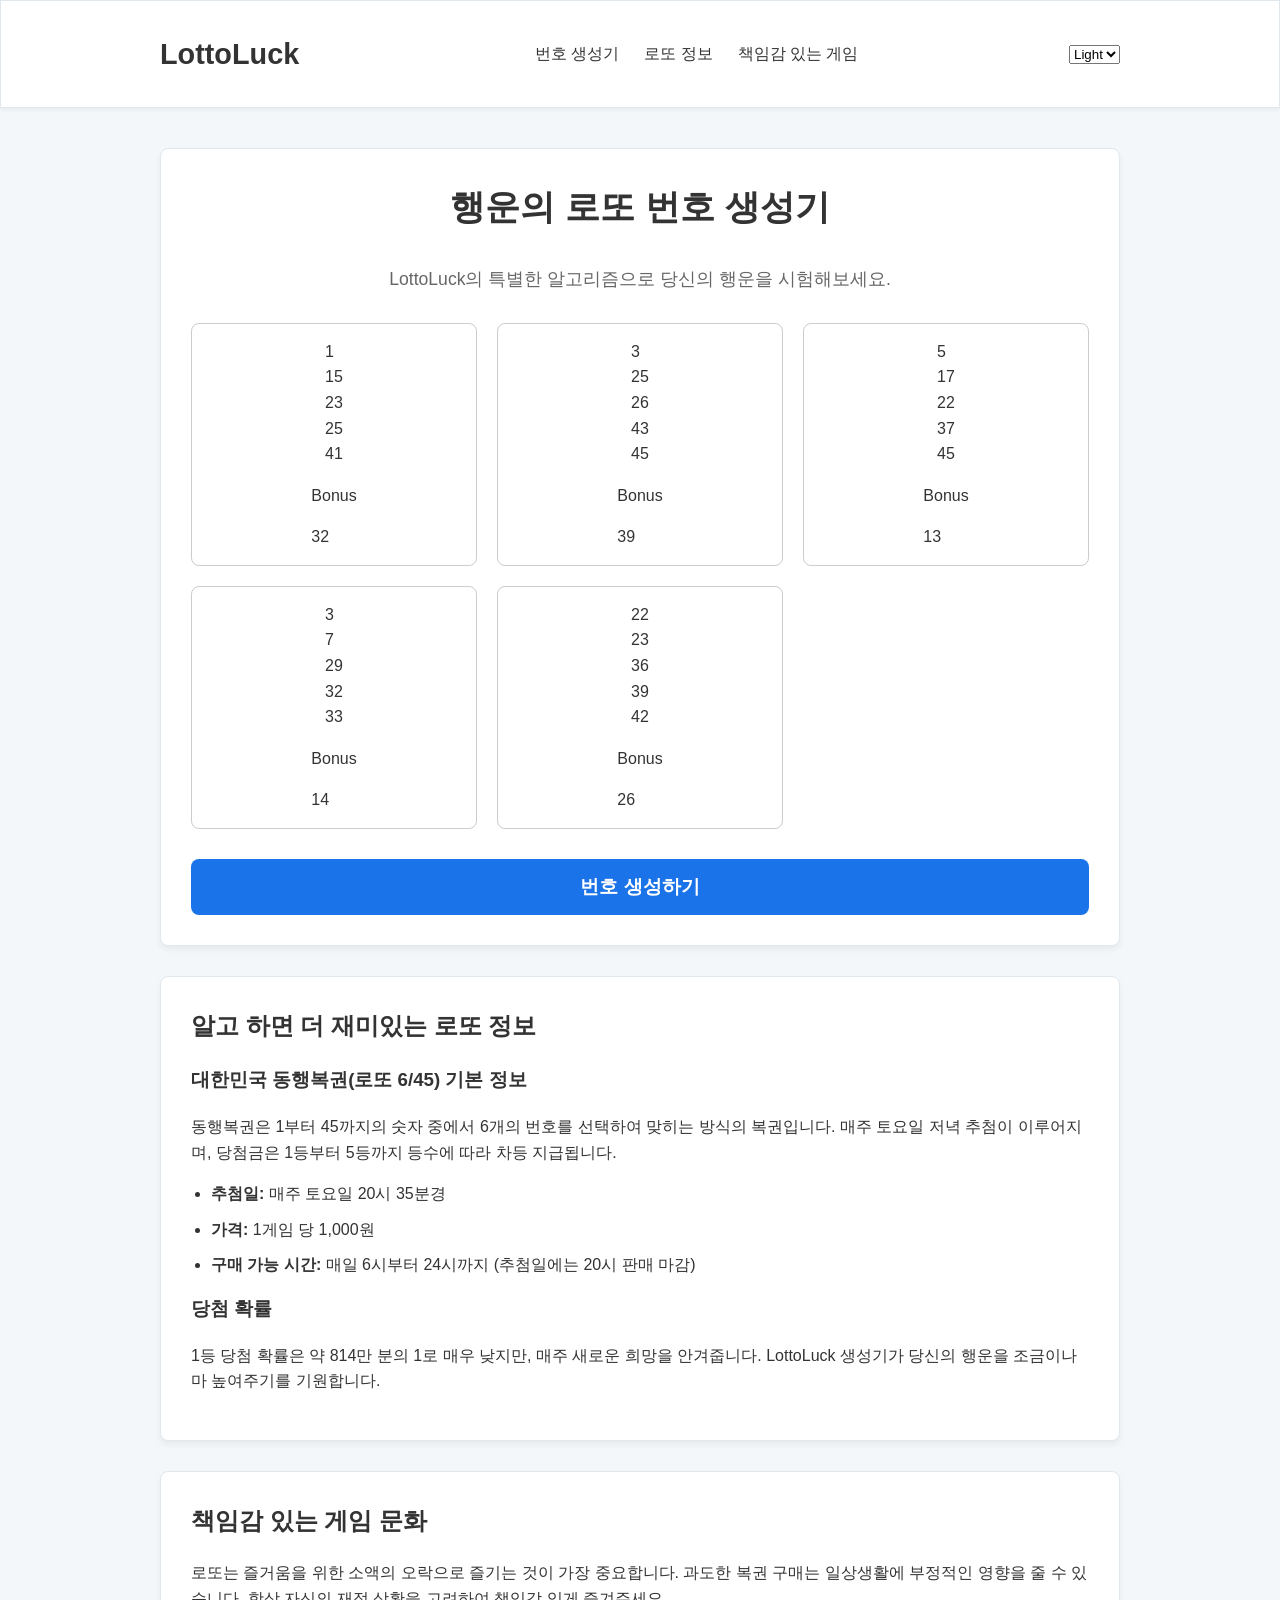
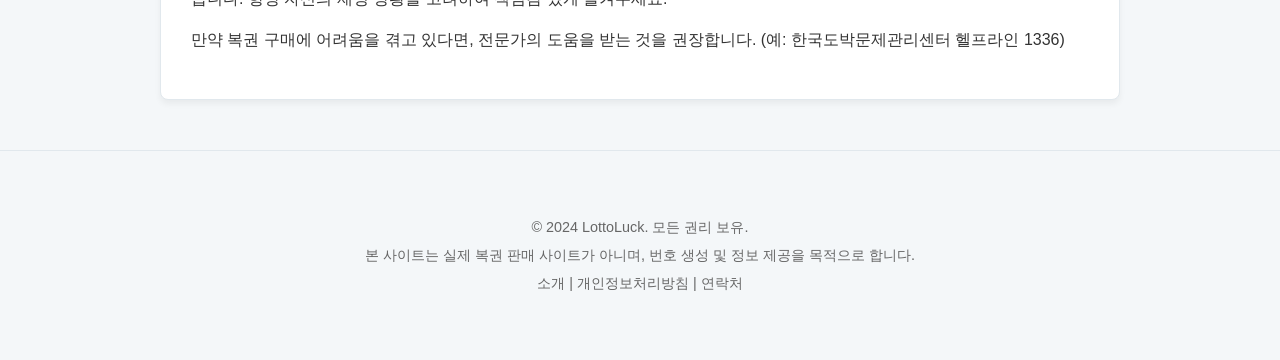
==== index.html @ 615eb1bc "feat: Enhance SEO with robots.txt, sitemap.xml, and meta tags" ====
<!DOCTYPE html>
<html lang="ko">
<head>
    <meta charset="UTF-8">
    <meta name="viewport" content="width=device-width, initial-scale=1.0">
    <title>행운의 로또 번호 생성기 | LottoLuck</title>
    <link rel="stylesheet" href="style.css">
    <link rel="icon" href="favicon.ico" type="image/x-icon">
    <link rel="canonical" href="https://lottoluck.kro.kr">

    <!-- SEO Meta Tags -->
    <meta name="description" content="LottoLuck의 독창적인 알고리즘으로 행운의 로또 번호를 생성하고, 로또와 관련된 유용한 정보를 확인하세요. 매주 당신의 행운을 시험해보세요.">
    <meta name="keywords" content="로또, 로또 번호 생성기, 행운 번호, 로또 당첨, 로또6/45, 동행복권, 로또 정보, LottoLuck">

    <!-- Open Graph (for social media sharing) -->
    <meta property="og:title" content="행운의 로또 번호 생성기 | LottoLuck">
    <meta property="og:description" content="LottoLuck에서 독창적인 알고리즘으로 생성된 행운의 로또 번호를 받아보세요.">
    <meta property="og:image" content="https://lottoluck.kro.kr/og-image.png">
    <meta property="og:url" content="https://lottoluck.kro.kr">
    <meta property="og:type" content="website">
    <meta property="og:site_name" content="LottoLuck">
    
    <!-- Google AdSense -->
    <script async src="https://pagead2.googlesyndication.com/pagead/js/adsbygoogle.js?client=ca-pub-6143886076350936"
     crossorigin="anonymous"></script>

    <!-- Google tag (gtag.js) -->
    <script async src="https://www.googletagmanager.com/gtag/js?id=G-2JG23QBPQT"></script>
    <script>
      window.dataLayer = window.dataLayer || [];
      function gtag(){dataLayer.push(arguments);}
      gtag('js', new Date());
    
      gtag('config', 'G-2JG23QBPQT');
    </script>

    <!-- Microsoft Clarity -->
    <script type="text/javascript">
        (function(c,l,a,r,i,t,y){
            c[a]=c[a]||function(){(c[a].q=c[a].q||[]).push(arguments)};
            t=l.createElement(r);t.async=1;t.src="https://www.clarity.ms/tag/"+i;
            y=l.getElementsByTagName(r)[0];y.parentNode.insertBefore(t,y);
        })(window, document, "clarity", "script", "wbv40la3de");
    </script>
</head>
<body class="light-mode">

    <header>
        <div class="container">
            <div class="logo">LottoLuck</div>
            <nav>
                <ul>
                    <li><a href="#generator">번호 생성기</a></li>
                    <li><a href="#info">로또 정보</a></li>
                    <li><a href="#responsible-gaming">책임감 있는 게임</a></li>
                </ul>
            </nav>
            <div class="theme-switcher">
                <select id="theme-switch">
                    <option value="light">Light</option>
                    <option value="dark">Dark</option>
                </select>
            </div>
        </div>
    </header>

    <div class="container main-content">
        <section id="generator" class="card">
            <h1>행운의 로또 번호 생성기</h1>
            <p class="subtitle">LottoLuck의 특별한 알고리즘으로 당신의 행운을 시험해보세요.</p>
            <div id="lotto-sets-container"></div>
            <button id="generate-btn">번호 생성하기</button>
        </section>

        <main>
            <section id="info" class="card">
                <h2>알고 하면 더 재미있는 로또 정보</h2>
                <h3>대한민국 동행복권(로또 6/45) 기본 정보</h3>
                <p>동행복권은 1부터 45까지의 숫자 중에서 6개의 번호를 선택하여 맞히는 방식의 복권입니다. 매주 토요일 저녁 추첨이 이루어지며, 당첨금은 1등부터 5등까지 등수에 따라 차등 지급됩니다.</p>
                <ul>
                    <li><strong>추첨일:</strong> 매주 토요일 20시 35분경</li>
                    <li><strong>가격:</strong> 1게임 당 1,000원</li>
                    <li><strong>구매 가능 시간:</strong> 매일 6시부터 24시까지 (추첨일에는 20시 판매 마감)</li>
                </ul>
                <h3>당첨 확률</h3>
                <p>1등 당첨 확률은 약 814만 분의 1로 매우 낮지만, 매주 새로운 희망을 안겨줍니다. LottoLuck 생성기가 당신의 행운을 조금이나마 높여주기를 기원합니다.</p>
            </section>

            <section id="responsible-gaming" class="card">
                <h2>책임감 있는 게임 문화</h2>
                <p>로또는 즐거움을 위한 소액의 오락으로 즐기는 것이 가장 중요합니다. 과도한 복권 구매는 일상생활에 부정적인 영향을 줄 수 있습니다. 항상 자신의 재정 상황을 고려하여 책임감 있게 즐겨주세요.</p>
                <p>만약 복권 구매에 어려움을 겪고 있다면, 전문가의 도움을 받는 것을 권장합니다. (예: 한국도박문제관리센터 헬프라인 1336)</p>
            </section>
        </main>
    </div>

    <footer>
        <div class="container">
            <p>&copy; 2024 LottoLuck. 모든 권리 보유.</p>
            <p>본 사이트는 실제 복권 판매 사이트가 아니며, 번호 생성 및 정보 제공을 목적으로 합니다.</p>
            <p><a href="#about">소개</a> | <a href="#privacy">개인정보처리방침</a> | <a href="#contact">연락처</a></p>
        </div>
    </footer>

    <script src="main.js" defer></script>
</body>
</html>
---- style.css ----
/* General Body Styles */
body {
    font-family: -apple-system, BlinkMacSystemFont, 'Segoe UI', Roboto, Oxygen, Ubuntu, Cantarell, 'Open Sans', 'Helvetica Neue', sans-serif;
    line-height: 1.6;
    margin: 0;
    padding: 0;
    transition: background-color 0.3s, color 0.3s;
}

.container {
    width: 90%;
    max-width: 960px;
    margin: 0 auto;
    padding: 20px 0;
}

/* --- THEME COLORS --- */
/* Light Mode */
.light-mode {
    background-color: #f4f7f9;
    color: #333;
}

.light-mode .card, .light-mode header {
    background-color: #ffffff;
    border: 1px solid #e1e8ed;
}

/* Dark Mode */
.dark-mode {
    background-color: #121212;
    color: #e0e0e0;
}

.dark-mode .card, .dark-mode header {
    background-color: #1e1e1e;
    border: 1px solid #333;
}
.dark-mode a { color: #8ab4f8; }
.dark-mode #generate-btn { 
    background-color: #8ab4f8;
    color: #121212;
}

/* --- HEADER & NAVIGATION --- */
header {
    padding: 10px 0;
    box-shadow: 0 2px 4px rgba(0,0,0,0.05);
    position: sticky;
    top: 0;
    z-index: 1000;
}

header .container {
    display: flex;
    justify-content: space-between;
    align-items: center;
}

.logo {
    font-size: 1.8em;
    font-weight: bold;
}

nav ul {
    margin: 0;
    padding: 0;
    list-style: none;
    display: flex;
}

nav li {
    margin-left: 25px;
}

nav a {
    text-decoration: none;
    color: inherit;
    font-weight: 500;
    transition: color 0.2s;
}

nav a:hover {
    color: #1a73e8; /* A highlight color */
}
.dark-mode nav a:hover { color: #a1c6ff; }

/* --- MAIN CONTENT & CARDS --- */
.main-content {
    padding-top: 40px;
}

.card {
    border-radius: 8px;
    padding: 30px;
    margin-bottom: 30px;
    box-shadow: 0 4px 6px rgba(0,0,0,0.05);
}

h1, h2, h3 {
    margin-top: 0;
}

h1 { font-size: 2.2em; text-align: center;}
.subtitle { text-align: center; margin-bottom: 30px; font-size: 1.1em; color: #666; }
.dark-mode .subtitle { color: #aaa; }

/* --- LOTTO GENERATOR SPECIFIC --- */
#lotto-sets-container {
    display: grid;
    grid-template-columns: repeat(auto-fit, minmax(280px, 1fr));
    gap: 20px;
    margin-bottom: 30px;
}

.lotto-set {
    border: 1px solid #ccc;
    border-radius: 8px;
    padding: 15px;
    display: flex;
    flex-direction: column;
    align-items: center;
}

.lotto-numbers {
    display: flex;
    justify-content: center;
    gap: 10px;
    margin-top: 10px;
    flex-wrap: wrap;
}

.lotto-number {
    width: 40px;
    height: 40px;
    border-radius: 50%;
    display: flex;
    justify-content: center;
    align-items: center;
    font-weight: bold;
    font-size: 1.1em;
}

#generate-btn {
    display: block;
    width: 100%;
    padding: 15px;
    font-size: 1.2em;
    font-weight: bold;
    cursor: pointer;
    border: none;
    border-radius: 8px;
    background-color: #1a73e8;
    color: white;
    transition: background-color 0.2s;
}

#generate-btn:hover {
    background-color: #1558b8;
}

/* --- INFO & RESPONSIBLE GAMING SECTIONS --- */
main ul {
    padding-left: 20px;
}
main li {
    margin-bottom: 10px;
}

/* --- FOOTER --- */
footer {
    text-align: center;
    padding: 40px 0;
    color: #666;
    font-size: 0.9em;
    border-top: 1px solid #e1e8ed;
}
.dark-mode footer { 
    color: #aaa;
    border-top: 1px solid #333;
}

footer p {
    margin: 5px 0;
}
footer a { text-decoration: none; color: #666; }
footer a:hover { text-decoration: underline; }
.dark-mode footer a { color: #aaa; }
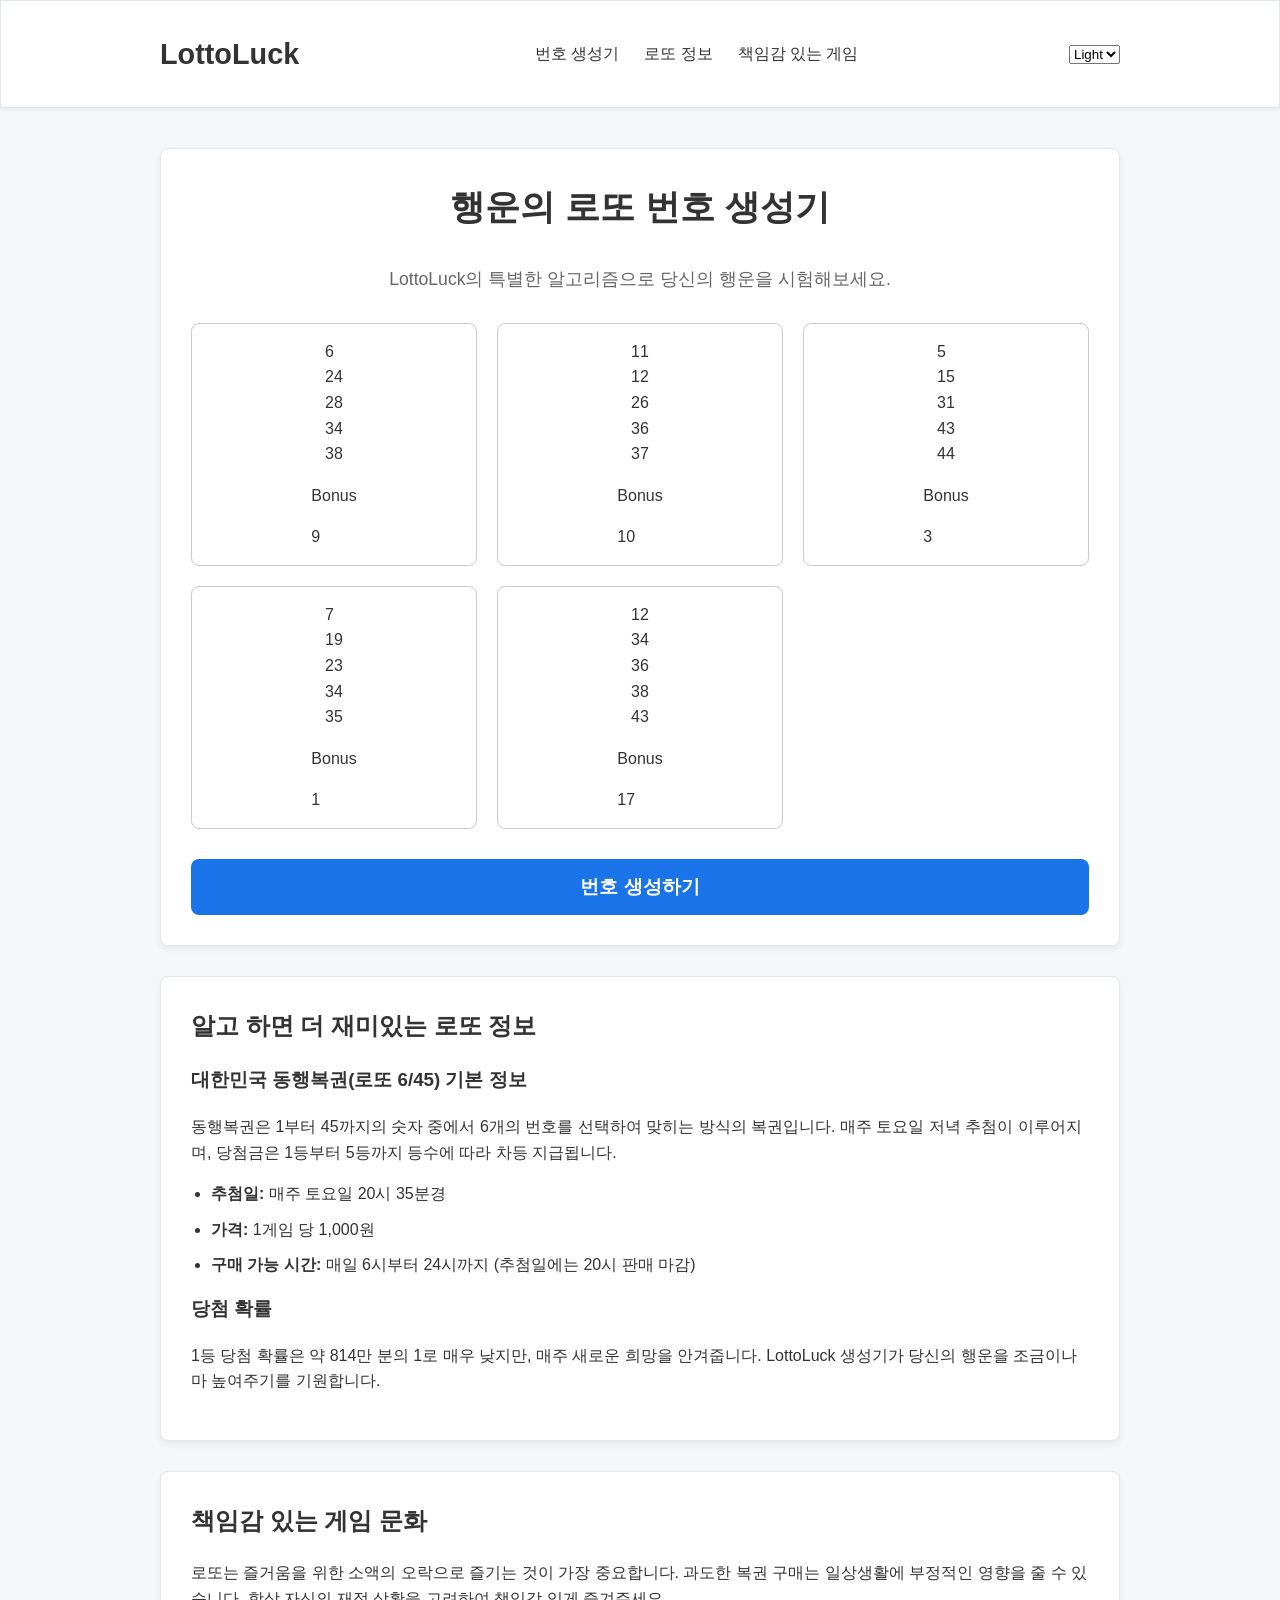
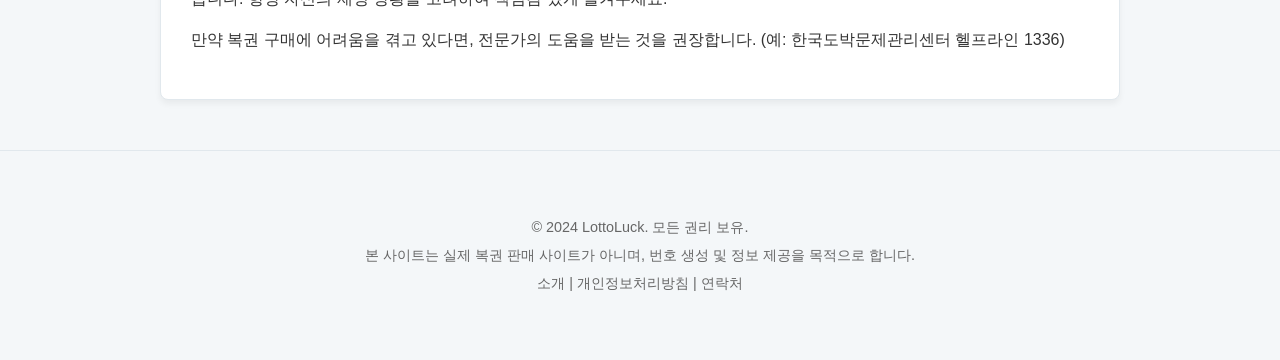
==== commit 53a7fac7: "feat: Add OG image and update meta tag" ====
--- a/index.html
+++ b/index.html
@@ -15,7 +15,7 @@
     <!-- Open Graph (for social media sharing) -->
     <meta property="og:title" content="행운의 로또 번호 생성기 | LottoLuck">
     <meta property="og:description" content="LottoLuck에서 독창적인 알고리즘으로 생성된 행운의 로또 번호를 받아보세요.">
-    <meta property="og:image" content="https://lottoluck.kro.kr/og-image.png">
+    <meta property="og:image" content="https://lottoluck.kro.kr/og-image.svg">
     <meta property="og:url" content="https://lottoluck.kro.kr">
     <meta property="og:type" content="website">
     <meta property="og:site_name" content="LottoLuck">
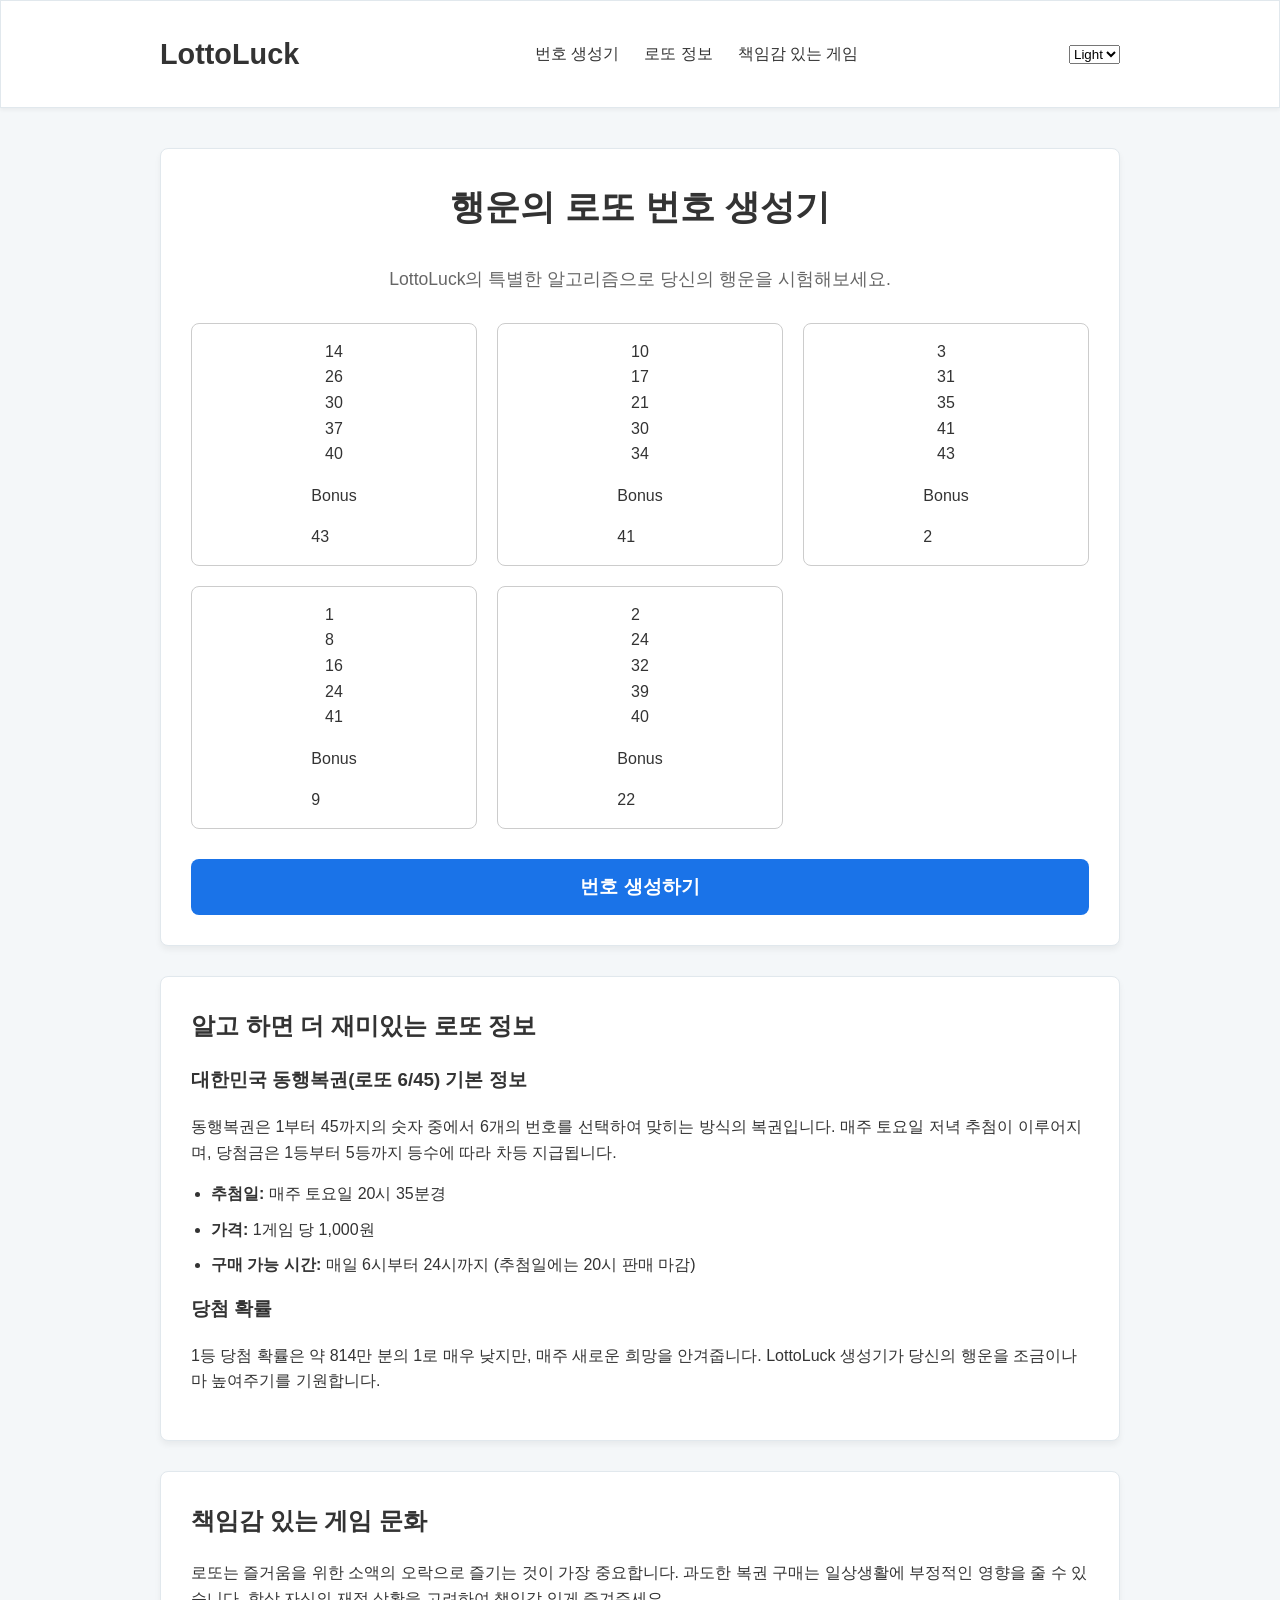
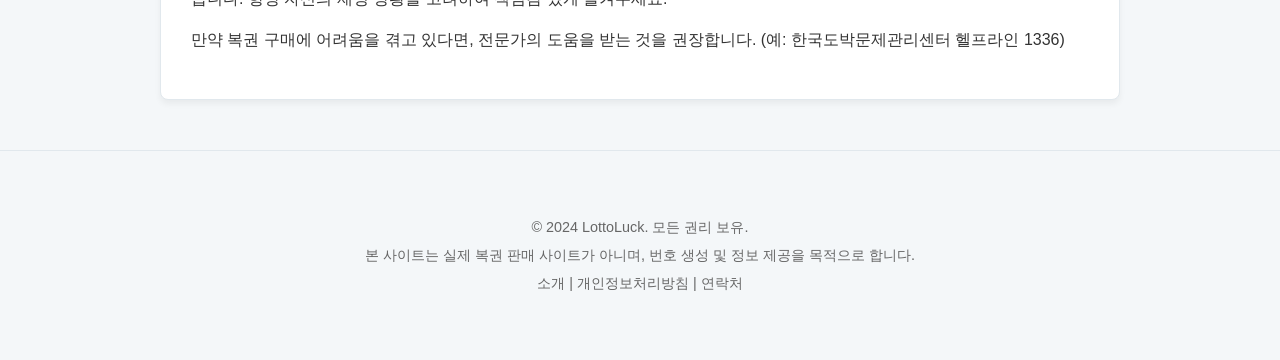
==== commit 28c14468: "feat: Add structured data and fix sitemap path" ====
--- a/index.html
+++ b/index.html
@@ -1,3 +1,4 @@
+
 <!DOCTYPE html>
 <html lang="ko">
 <head>
@@ -20,6 +21,29 @@
     <meta property="og:type" content="website">
     <meta property="og:site_name" content="LottoLuck">
     
+    <!-- Structured Data -->
+    <script type="application/ld+json">
+    {
+      "@context": "https://schema.org",
+      "@type": "WebSite",
+      "name": "LottoLuck",
+      "url": "https://lottoluck.kro.kr"
+    }
+    </script>
+    <script type="application/ld+json">
+    {
+      "@context": "https://schema.org",
+      "@type": "SoftwareApplication",
+      "name": "LottoLuck - 로또 번호 생성기",
+      "applicationCategory": "Utilities",
+      "operatingSystem": "Any",
+      "offers": {
+        "@type": "Offer",
+        "price": "0"
+      }
+    }
+    </script>
+
     <!-- Google AdSense -->
     <script async src="https://pagead2.googlesyndication.com/pagead/js/adsbygoogle.js?client=ca-pub-6143886076350936"
      crossorigin="anonymous"></script>
@@ -104,4 +128,4 @@
 
     <script src="main.js" defer></script>
 </body>
-</html>+</html>
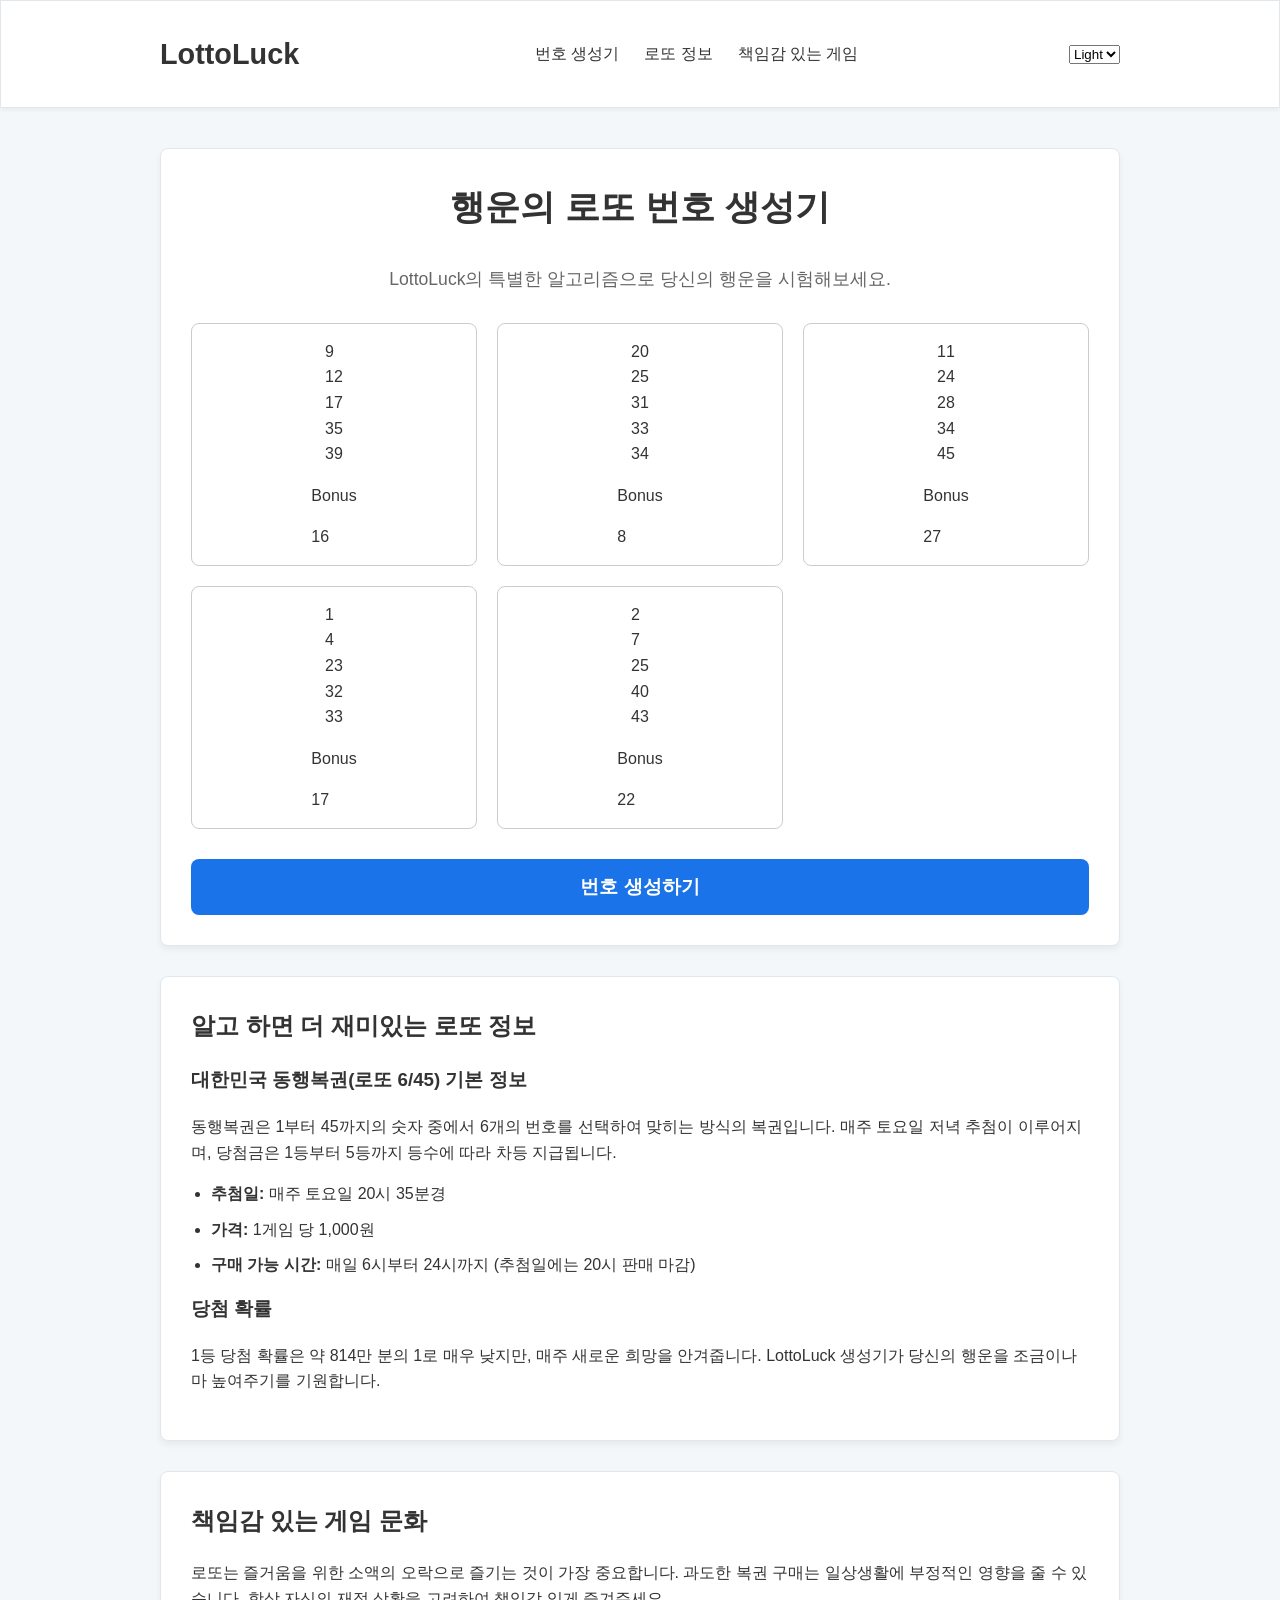
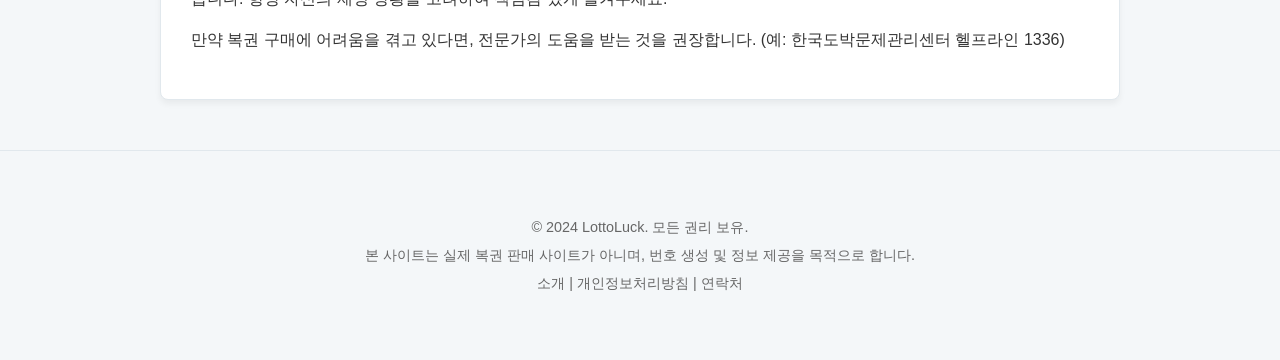
==== commit cb6f531c: "Fix: Move Google verification file to public folder" ====
--- a/index.html
+++ b/index.html
@@ -12,6 +12,7 @@
     <!-- SEO Meta Tags -->
     <meta name="description" content="LottoLuck의 독창적인 알고리즘으로 행운의 로또 번호를 생성하고, 로또와 관련된 유용한 정보를 확인하세요. 매주 당신의 행운을 시험해보세요.">
     <meta name="keywords" content="로또, 로또 번호 생성기, 행운 번호, 로또 당첨, 로또6/45, 동행복권, 로또 정보, LottoLuck">
+    <meta name="google-site-verification" content="S0w_48fCpwPDg82mtjkHwPxxtBFrOBvEZVx85zhB7pU" />
 
     <!-- Open Graph (for social media sharing) -->
     <meta property="og:title" content="행운의 로또 번호 생성기 | LottoLuck">
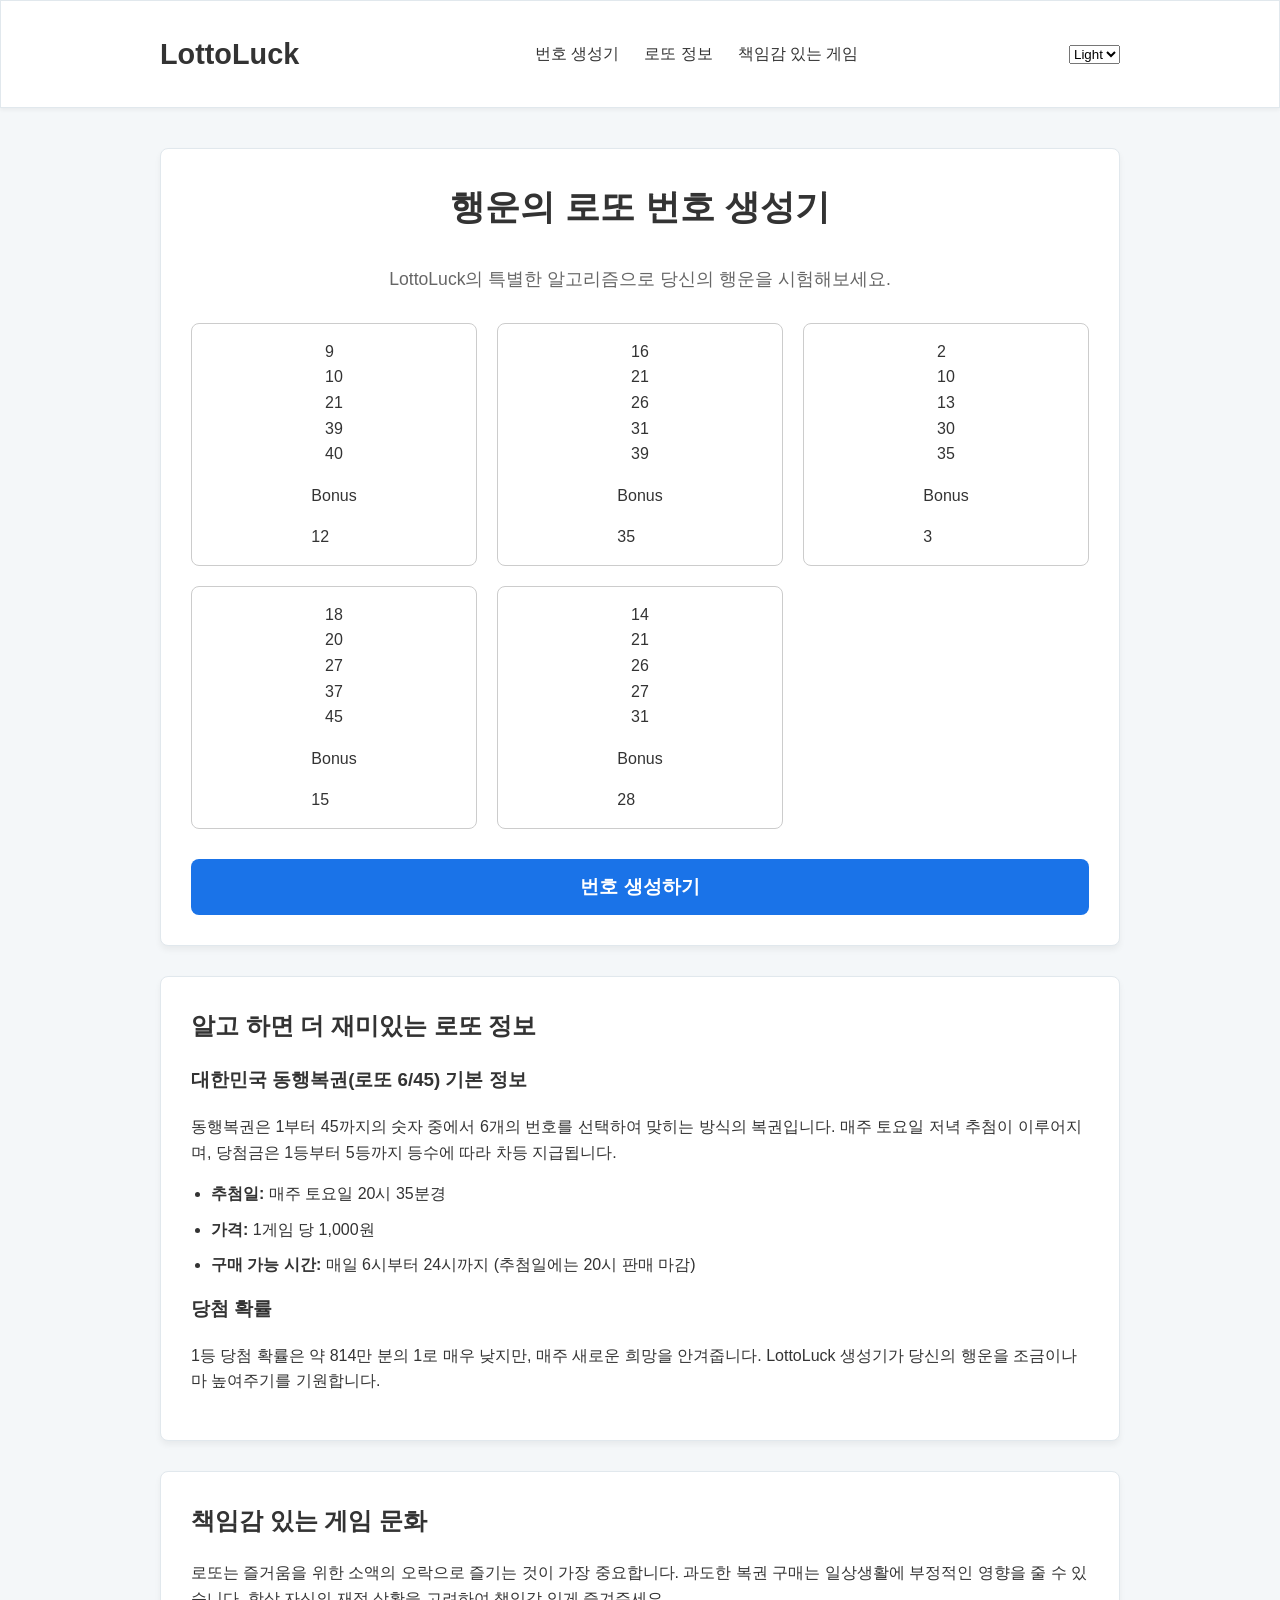
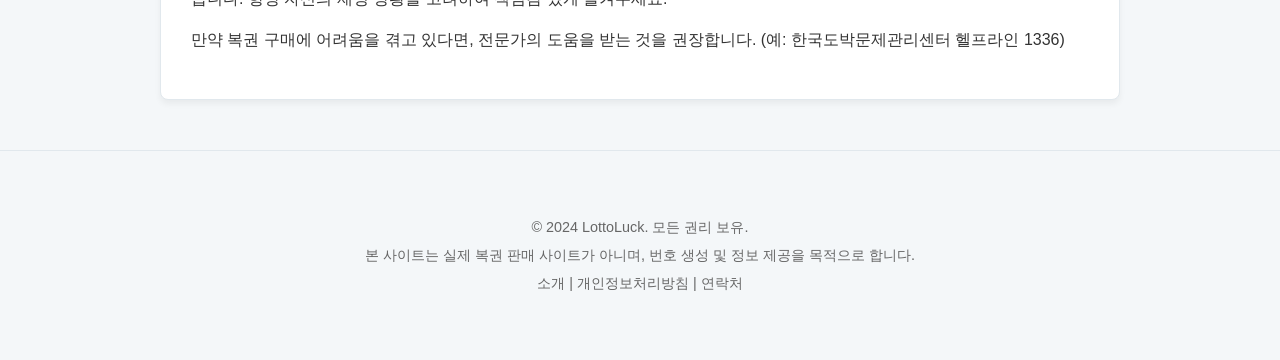
==== commit 0172aa87: "feat: Enhance SEO for AI Search with E-E-A-T schemas" ====
--- a/index.html
+++ b/index.html
@@ -22,27 +22,73 @@
     <meta property="og:type" content="website">
     <meta property="og:site_name" content="LottoLuck">
     
-    <!-- Structured Data -->
+    <!-- Enhanced Structured Data for AI Search (E-E-A-T) -->
     <script type="application/ld+json">
-    {
-      "@context": "https://schema.org",
-      "@type": "WebSite",
-      "name": "LottoLuck",
-      "url": "https://lottoluck.kro.kr"
-    }
-    </script>
-    <script type="application/ld+json">
-    {
-      "@context": "https://schema.org",
-      "@type": "SoftwareApplication",
-      "name": "LottoLuck - 로또 번호 생성기",
-      "applicationCategory": "Utilities",
-      "operatingSystem": "Any",
-      "offers": {
-        "@type": "Offer",
-        "price": "0"
+    [
+      {
+        "@context": "https://schema.org",
+        "@type": "WebSite",
+        "name": "LottoLuck",
+        "url": "https://lottoluck.kro.kr",
+        "author": {
+          "@type": "Organization",
+          "name": "LottoLuck"
+        }
+      },
+      {
+        "@context": "https://schema.org",
+        "@type": "SoftwareApplication",
+        "name": "LottoLuck - 로또 번호 생성기",
+        "applicationCategory": "Utilities",
+        "operatingSystem": "Any",
+        "offers": {
+          "@type": "Offer",
+          "price": "0"
+        }
+      },
+      {
+        "@context": "https://schema.org",
+        "@type": "Organization",
+        "name": "LottoLuck",
+        "url": "https://lottoluck.kro.kr",
+        "logo": "https://lottoluck.kro.kr/og-image.svg",
+        "contactPoint": {
+          "@type": "ContactPoint",
+          "contactType": "Customer Support",
+          "url": "https://lottoluck.kro.kr/#contact"
+        }
+      },
+      {
+        "@context": "https://schema.org",
+        "@type": "FAQPage",
+        "mainEntity": [
+          {
+            "@type": "Question",
+            "name": "대한민국 동행복권(로또 6/45)은 무엇인가요?",
+            "acceptedAnswer": {
+              "@type": "Answer",
+              "text": "동행복권은 1부터 45까지의 숫자 중에서 6개의 번호를 선택하여 맞히는 방식의 복권입니다. 매주 토요일 저녁에 추첨하며, 당첨금은 등수에 따라 차등 지급됩니다."
+            }
+          },
+          {
+            "@type": "Question",
+            "name": "로또 1등 당첨 확률은 얼마나 되나요?",
+            "acceptedAnswer": {
+              "@type": "Answer",
+              "text": "1등 당첨 확률은 약 814만 분의 1로 매우 낮지만, LottoLuck과 함께 매주 새로운 희망을 가질 수 있습니다."
+            }
+          },
+          {
+            "@type": "Question",
+            "name": "책임감 있는 로또 게임이란 무엇인가요?",
+            "acceptedAnswer": {
+              "@type": "Answer",
+              "text": "로또는 즐거움을 위한 소액의 오락으로 즐기는 것이 중요합니다. 과도한 구매는 일상에 부정적인 영향을 줄 수 있으므로, 항상 자신의 재정 상황을 고려하여 책임감 있게 즐겨야 합니다. 도움이 필요하다면 한국도박문제관리센터(1336)에 상담할 수 있습니다."
+            }
+          }
+        ]
       }
-    }
+    ]
     </script>
 
     <!-- Google AdSense -->
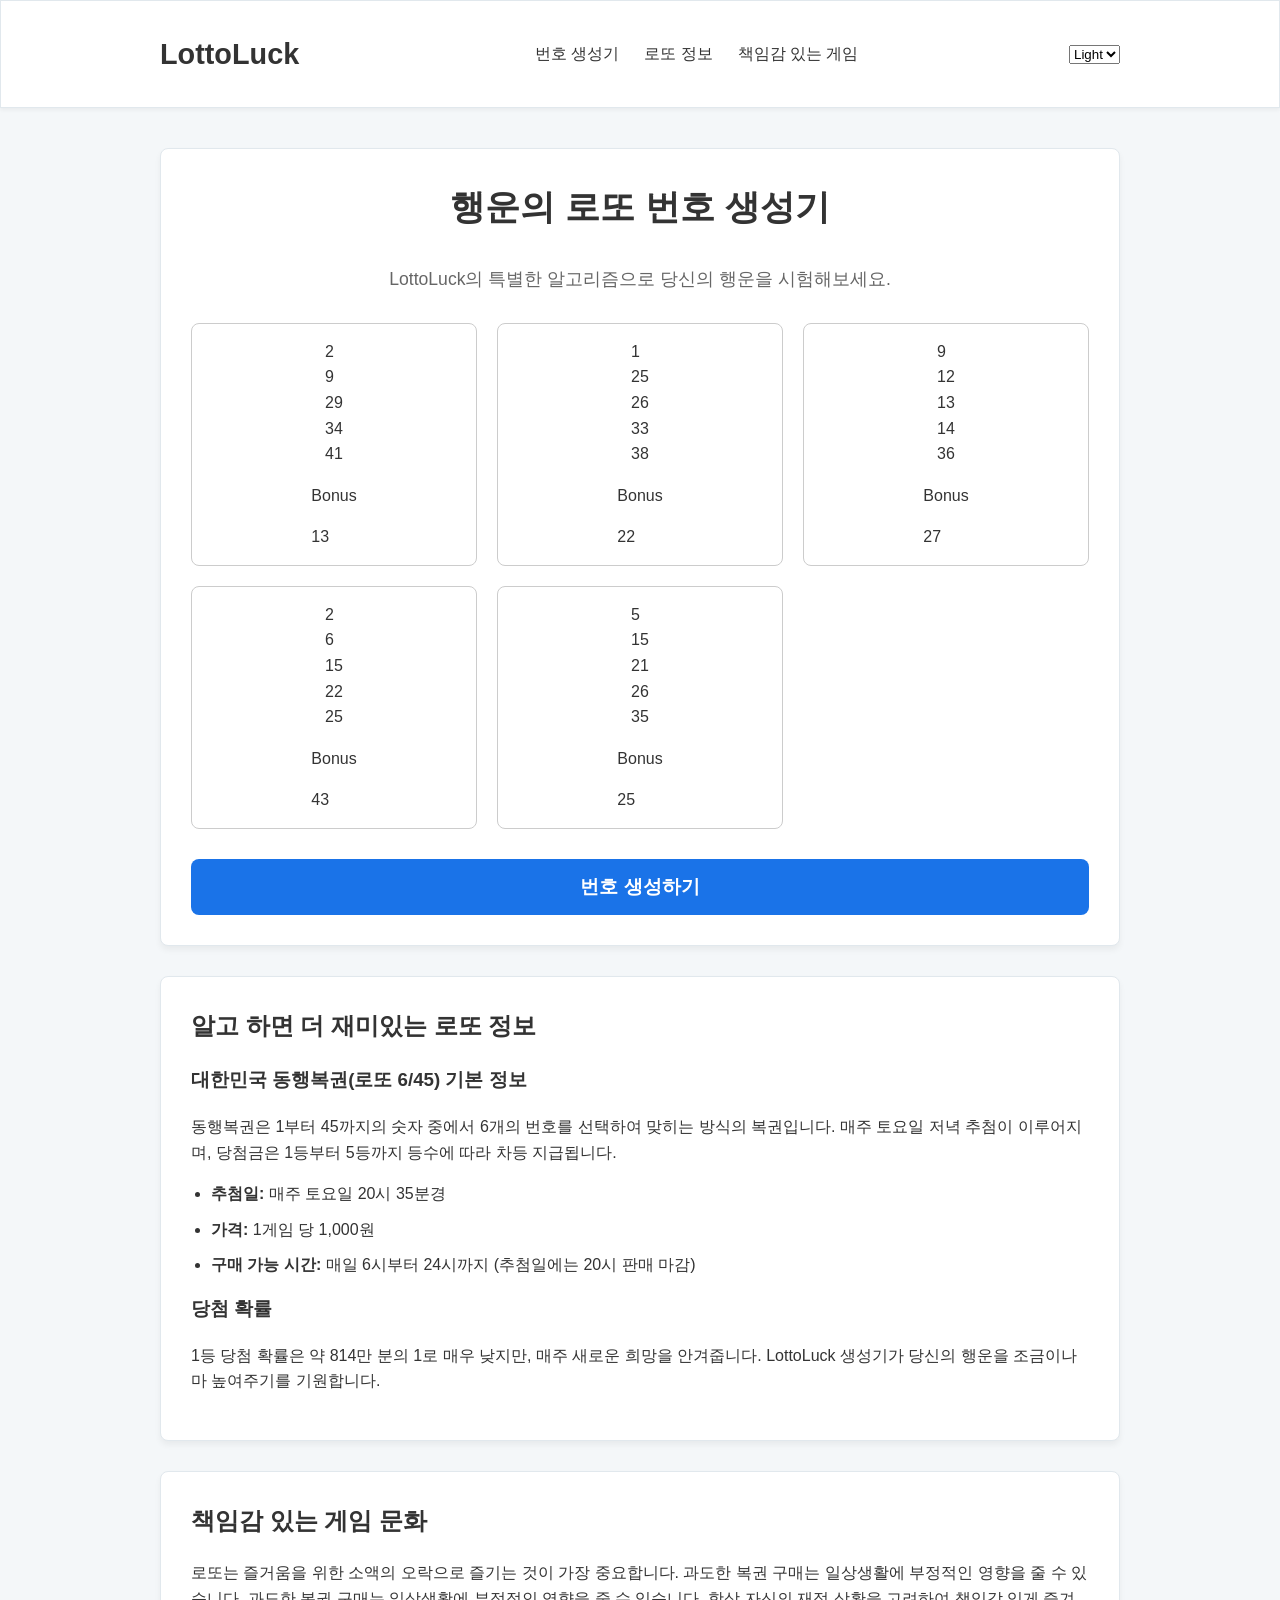
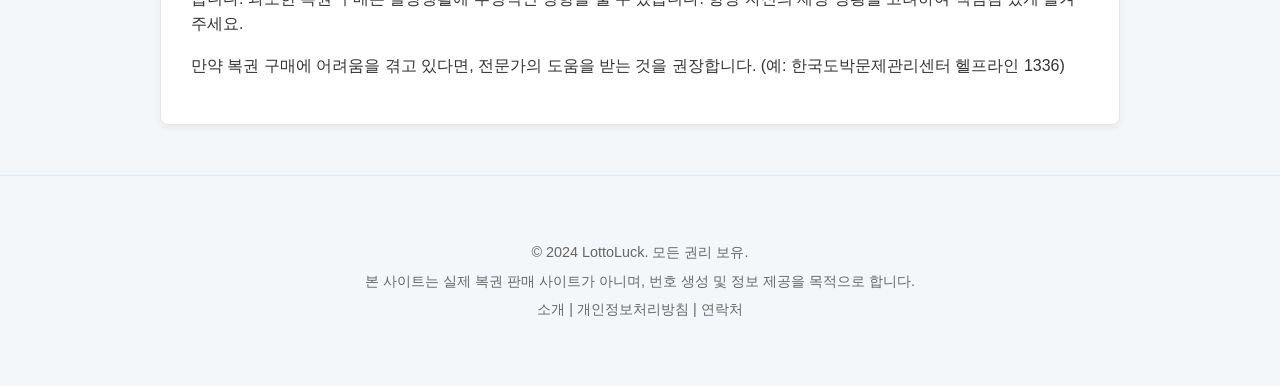
==== commit 02f4b420: "fix: Add Google verification meta tag to index.html" ====
--- a/index.html
+++ b/index.html
@@ -159,7 +159,7 @@
 
             <section id="responsible-gaming" class="card">
                 <h2>책임감 있는 게임 문화</h2>
-                <p>로또는 즐거움을 위한 소액의 오락으로 즐기는 것이 가장 중요합니다. 과도한 복권 구매는 일상생활에 부정적인 영향을 줄 수 있습니다. 항상 자신의 재정 상황을 고려하여 책임감 있게 즐겨주세요.</p>
+                <p>로또는 즐거움을 위한 소액의 오락으로 즐기는 것이 가장 중요합니다. 과도한 복권 구매는 일상생활에 부정적인 영향을 줄 수 있습니다. 과도한 복권 구매는 일상생활에 부정적인 영향을 줄 수 있습니다. 항상 자신의 재정 상황을 고려하여 책임감 있게 즐겨주세요.</p>
                 <p>만약 복권 구매에 어려움을 겪고 있다면, 전문가의 도움을 받는 것을 권장합니다. (예: 한국도박문제관리센터 헬프라인 1336)</p>
             </section>
         </main>
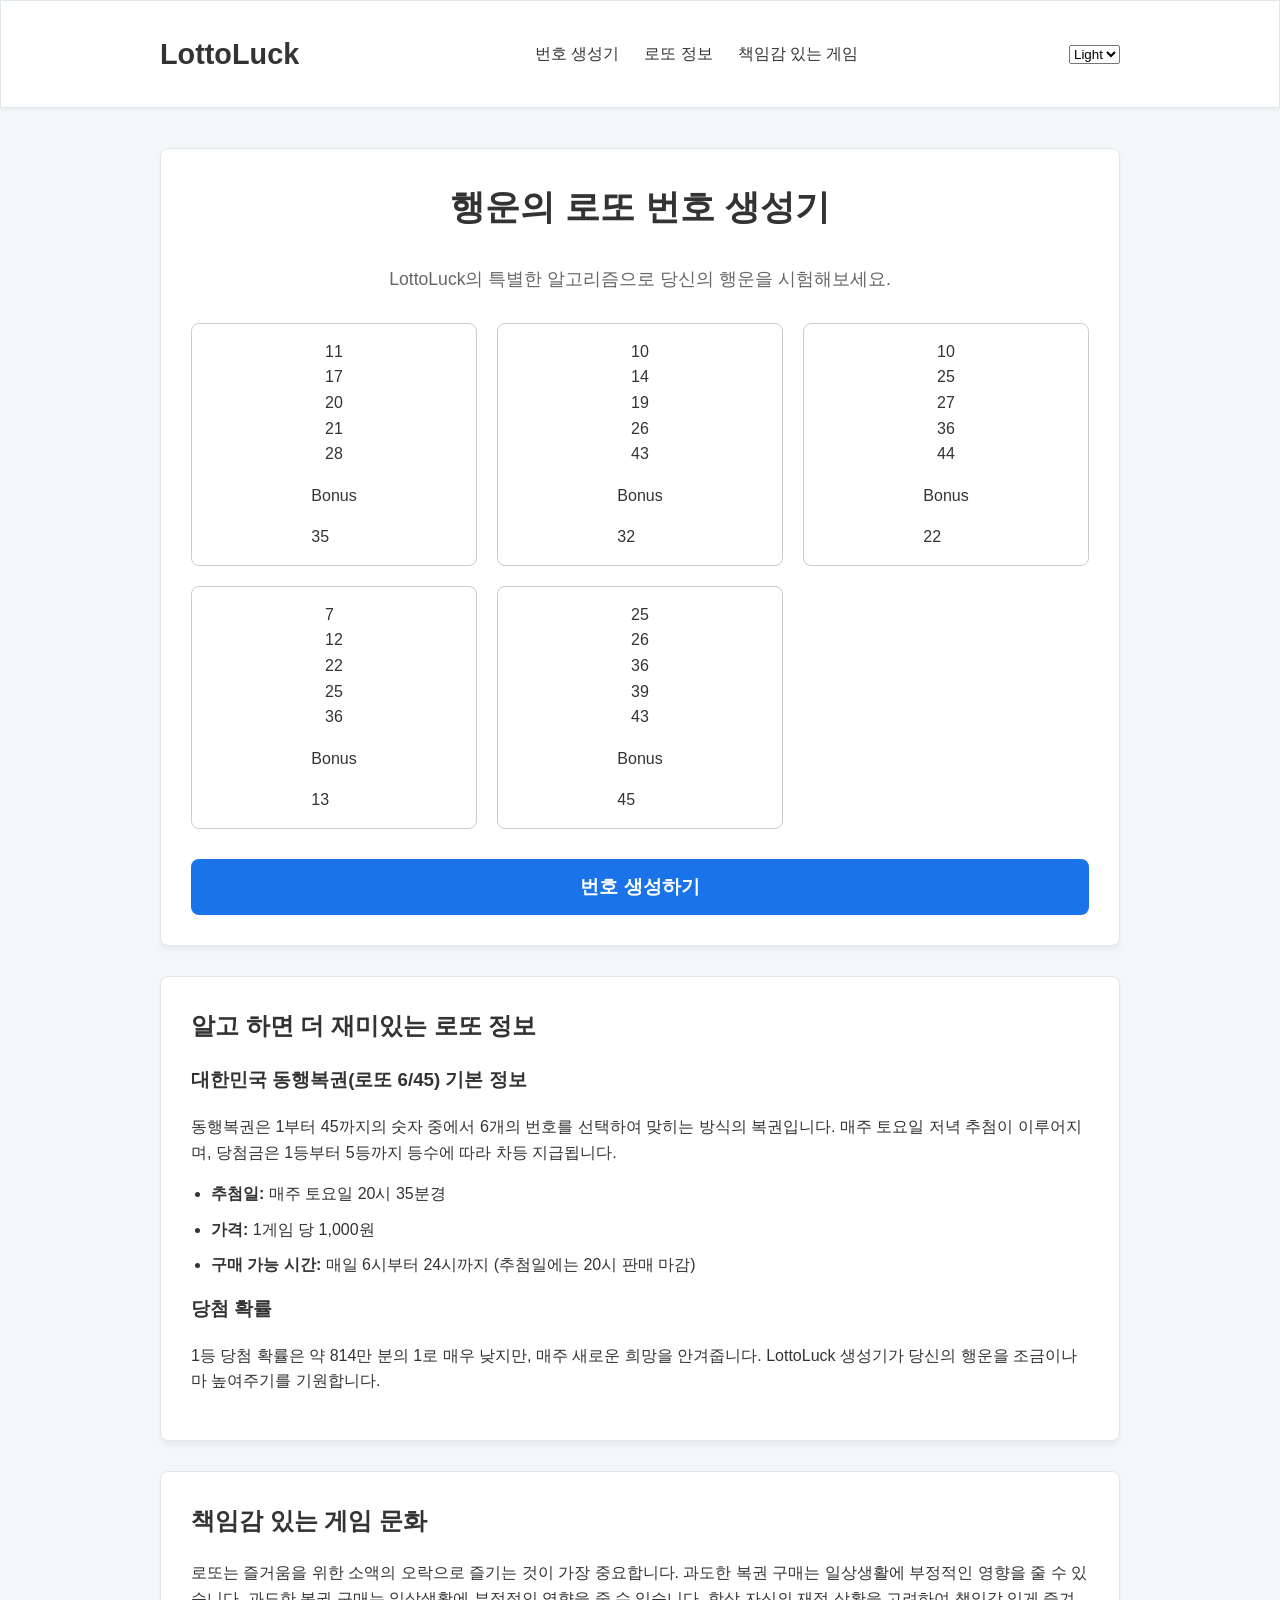
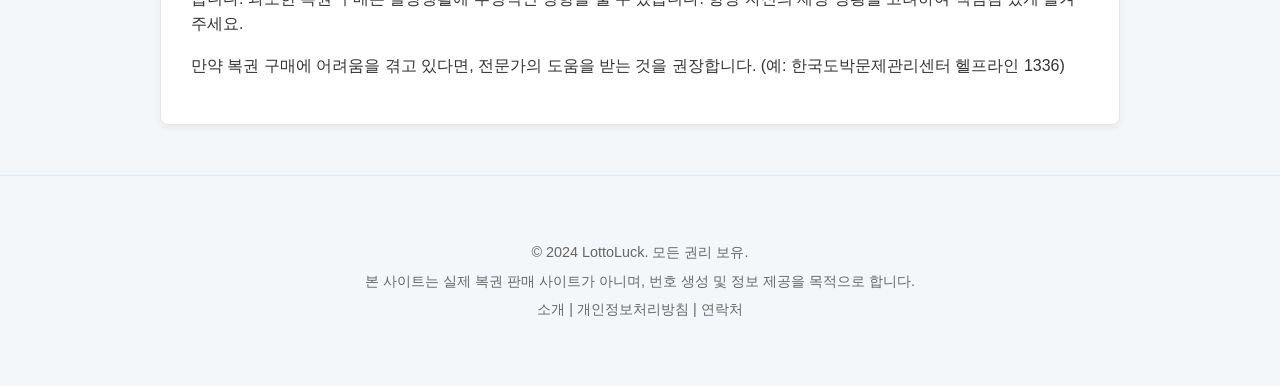
==== commit 0810c8aa: "fix(seo): align all URLs to the canonical domain" ====
--- a/index.html
+++ b/index.html
@@ -7,7 +7,7 @@
     <title>행운의 로또 번호 생성기 | LottoLuck</title>
     <link rel="stylesheet" href="style.css">
     <link rel="icon" href="favicon.ico" type="image/x-icon">
-    <link rel="canonical" href="https://lottoluck.kro.kr">
+    <link rel="canonical" href="https://bug-free-goggles-46w.pages.dev">
 
     <!-- SEO Meta Tags -->
     <meta name="description" content="LottoLuck의 독창적인 알고리즘으로 행운의 로또 번호를 생성하고, 로또와 관련된 유용한 정보를 확인하세요. 매주 당신의 행운을 시험해보세요.">
@@ -17,8 +17,8 @@
     <!-- Open Graph (for social media sharing) -->
     <meta property="og:title" content="행운의 로또 번호 생성기 | LottoLuck">
     <meta property="og:description" content="LottoLuck에서 독창적인 알고리즘으로 생성된 행운의 로또 번호를 받아보세요.">
-    <meta property="og:image" content="https://lottoluck.kro.kr/og-image.svg">
-    <meta property="og:url" content="https://lottoluck.kro.kr">
+    <meta property="og:image" content="og-image.svg">
+    <meta property="og:url" content="https://bug-free-goggles-46w.pages.dev">
     <meta property="og:type" content="website">
     <meta property="og:site_name" content="LottoLuck">
     
@@ -29,7 +29,7 @@
         "@context": "https://schema.org",
         "@type": "WebSite",
         "name": "LottoLuck",
-        "url": "https://lottoluck.kro.kr",
+        "url": "https://bug-free-goggles-46w.pages.dev",
         "author": {
           "@type": "Organization",
           "name": "LottoLuck"
@@ -50,12 +50,12 @@
         "@context": "https://schema.org",
         "@type": "Organization",
         "name": "LottoLuck",
-        "url": "https://lottoluck.kro.kr",
-        "logo": "https://lottoluck.kro.kr/og-image.svg",
+        "url": "https://bug-free-goggles-46w.pages.dev",
+        "logo": "og-image.svg",
         "contactPoint": {
           "@type": "ContactPoint",
           "contactType": "Customer Support",
-          "url": "https://lottoluck.kro.kr/#contact"
+          "url": "https://bug-free-goggles-46w.pages.dev/#contact"
         }
       },
       {
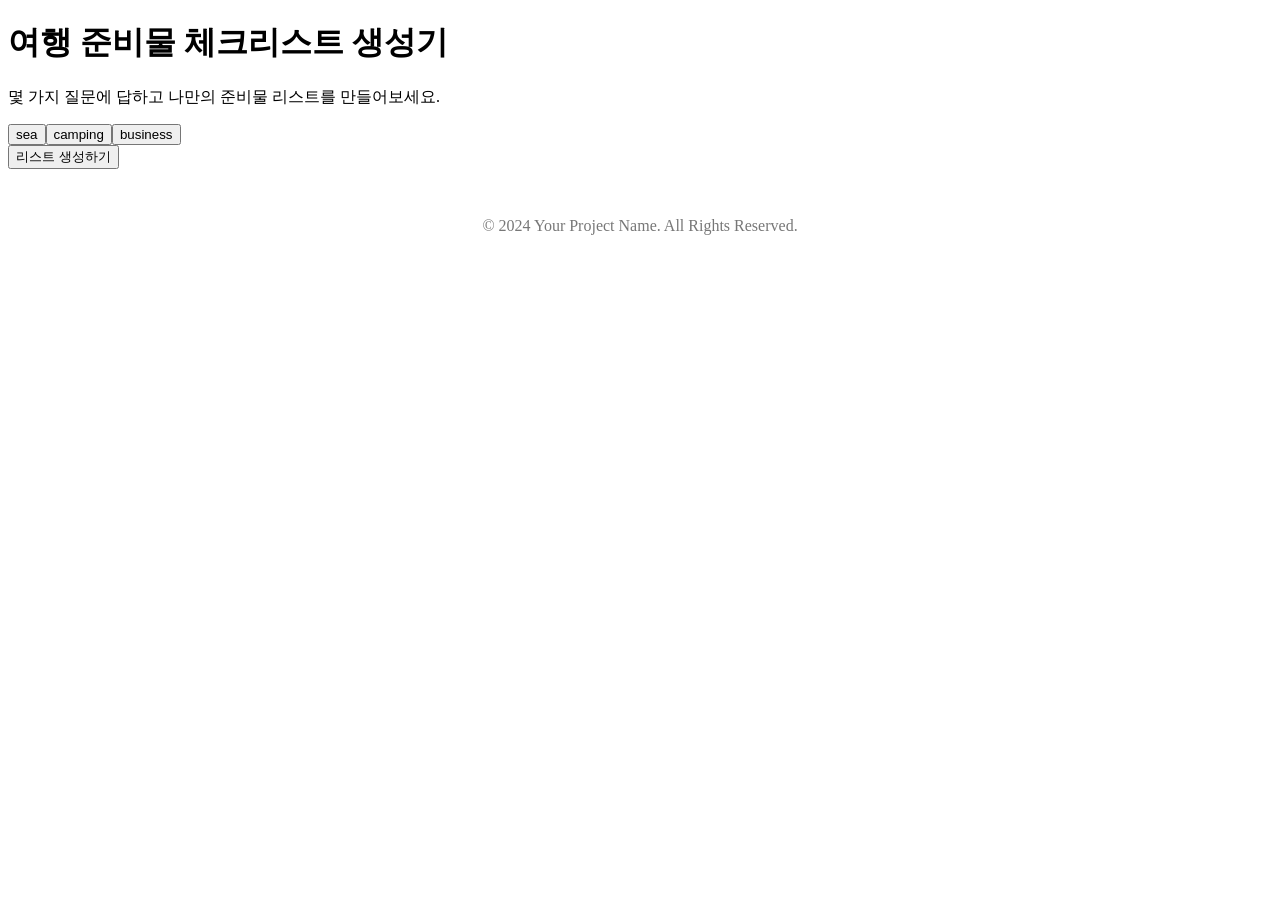
==== commit 1448e34a: "여행 준비물 체크리스트 기능 완성 (v1.0)" ====
--- a/index.html
+++ b/index.html
@@ -4,175 +4,32 @@
 <head>
     <meta charset="UTF-8">
     <meta name="viewport" content="width=device-width, initial-scale=1.0">
-    <title>행운의 로또 번호 생성기 | LottoLuck</title>
+    <title>나만의 여행 준비물 체크리스트</title>
     <link rel="stylesheet" href="style.css">
-    <link rel="icon" href="favicon.ico" type="image/x-icon">
-    <link rel="canonical" href="https://bug-free-goggles-46w.pages.dev">
-
-    <!-- SEO Meta Tags -->
-    <meta name="description" content="LottoLuck의 독창적인 알고리즘으로 행운의 로또 번호를 생성하고, 로또와 관련된 유용한 정보를 확인하세요. 매주 당신의 행운을 시험해보세요.">
-    <meta name="keywords" content="로또, 로또 번호 생성기, 행운 번호, 로또 당첨, 로또6/45, 동행복권, 로또 정보, LottoLuck">
-    <meta name="google-site-verification" content="S0w_48fCpwPDg82mtjkHwPxxtBFrOBvEZVx85zhB7pU" />
-
-    <!-- Open Graph (for social media sharing) -->
-    <meta property="og:title" content="행운의 로또 번호 생성기 | LottoLuck">
-    <meta property="og:description" content="LottoLuck에서 독창적인 알고리즘으로 생성된 행운의 로또 번호를 받아보세요.">
-    <meta property="og:image" content="og-image.svg">
-    <meta property="og:url" content="https://bug-free-goggles-46w.pages.dev">
-    <meta property="og:type" content="website">
-    <meta property="og:site_name" content="LottoLuck">
-    
-    <!-- Enhanced Structured Data for AI Search (E-E-A-T) -->
-    <script type="application/ld+json">
-    [
-      {
-        "@context": "https://schema.org",
-        "@type": "WebSite",
-        "name": "LottoLuck",
-        "url": "https://bug-free-goggles-46w.pages.dev",
-        "author": {
-          "@type": "Organization",
-          "name": "LottoLuck"
-        }
-      },
-      {
-        "@context": "https://schema.org",
-        "@type": "SoftwareApplication",
-        "name": "LottoLuck - 로또 번호 생성기",
-        "applicationCategory": "Utilities",
-        "operatingSystem": "Any",
-        "offers": {
-          "@type": "Offer",
-          "price": "0"
-        }
-      },
-      {
-        "@context": "https://schema.org",
-        "@type": "Organization",
-        "name": "LottoLuck",
-        "url": "https://bug-free-goggles-46w.pages.dev",
-        "logo": "og-image.svg",
-        "contactPoint": {
-          "@type": "ContactPoint",
-          "contactType": "Customer Support",
-          "url": "https://bug-free-goggles-46w.pages.dev/#contact"
-        }
-      },
-      {
-        "@context": "https://schema.org",
-        "@type": "FAQPage",
-        "mainEntity": [
-          {
-            "@type": "Question",
-            "name": "대한민국 동행복권(로또 6/45)은 무엇인가요?",
-            "acceptedAnswer": {
-              "@type": "Answer",
-              "text": "동행복권은 1부터 45까지의 숫자 중에서 6개의 번호를 선택하여 맞히는 방식의 복권입니다. 매주 토요일 저녁에 추첨하며, 당첨금은 등수에 따라 차등 지급됩니다."
-            }
-          },
-          {
-            "@type": "Question",
-            "name": "로또 1등 당첨 확률은 얼마나 되나요?",
-            "acceptedAnswer": {
-              "@type": "Answer",
-              "text": "1등 당첨 확률은 약 814만 분의 1로 매우 낮지만, LottoLuck과 함께 매주 새로운 희망을 가질 수 있습니다."
-            }
-          },
-          {
-            "@type": "Question",
-            "name": "책임감 있는 로또 게임이란 무엇인가요?",
-            "acceptedAnswer": {
-              "@type": "Answer",
-              "text": "로또는 즐거움을 위한 소액의 오락으로 즐기는 것이 중요합니다. 과도한 구매는 일상에 부정적인 영향을 줄 수 있으므로, 항상 자신의 재정 상황을 고려하여 책임감 있게 즐겨야 합니다. 도움이 필요하다면 한국도박문제관리센터(1336)에 상담할 수 있습니다."
-            }
-          }
-        ]
-      }
-    ]
-    </script>
-
-    <!-- Google AdSense -->
-    <script async src="https://pagead2.googlesyndication.com/pagead/js/adsbygoogle.js?client=ca-pub-6143886076350936"
-     crossorigin="anonymous"></script>
-
-    <!-- Google tag (gtag.js) -->
-    <script async src="https://www.googletagmanager.com/gtag/js?id=G-2JG23QBPQT"></script>
-    <script>
-      window.dataLayer = window.dataLayer || [];
-      function gtag(){dataLayer.push(arguments);}
-      gtag('js', new Date());
-    
-      gtag('config', 'G-2JG23QBPQT');
-    </script>
-
-    <!-- Microsoft Clarity -->
-    <script type="text/javascript">
-        (function(c,l,a,r,i,t,y){
-            c[a]=c[a]||function(){(c[a].q=c[a].q||[]).push(arguments)};
-            t=l.createElement(r);t.async=1;t.src="https://www.clarity.ms/tag/"+i;
-            y=l.getElementsByTagName(r)[0];y.parentNode.insertBefore(t,y);
-        })(window, document, "clarity", "script", "wbv40la3de");
-    </script>
 </head>
-<body class="light-mode">
-
-    <header>
-        <div class="container">
-            <div class="logo">LottoLuck</div>
-            <nav>
-                <ul>
-                    <li><a href="#generator">번호 생성기</a></li>
-                    <li><a href="#info">로또 정보</a></li>
-                    <li><a href="#responsible-gaming">책임감 있는 게임</a></li>
-                </ul>
-            </nav>
-            <div class="theme-switcher">
-                <select id="theme-switch">
-                    <option value="light">Light</option>
-                    <option value="dark">Dark</option>
-                </select>
-            </div>
-        </div>
-    </header>
-
-    <div class="container main-content">
-        <section id="generator" class="card">
-            <h1>행운의 로또 번호 생성기</h1>
-            <p class="subtitle">LottoLuck의 특별한 알고리즘으로 당신의 행운을 시험해보세요.</p>
-            <div id="lotto-sets-container"></div>
-            <button id="generate-btn">번호 생성하기</button>
-        </section>
+<body>
+    <div class="container">
+        <header>
+            <h1>여행 준비물 체크리스트 생성기</h1>
+            <p>몇 가지 질문에 답하고 나만의 준비물 리스트를 만들어보세요.</p>
+        </header>
 
         <main>
-            <section id="info" class="card">
-                <h2>알고 하면 더 재미있는 로또 정보</h2>
-                <h3>대한민국 동행복권(로또 6/45) 기본 정보</h3>
-                <p>동행복권은 1부터 45까지의 숫자 중에서 6개의 번호를 선택하여 맞히는 방식의 복권입니다. 매주 토요일 저녁 추첨이 이루어지며, 당첨금은 1등부터 5등까지 등수에 따라 차등 지급됩니다.</p>
-                <ul>
-                    <li><strong>추첨일:</strong> 매주 토요일 20시 35분경</li>
-                    <li><strong>가격:</strong> 1게임 당 1,000원</li>
-                    <li><strong>구매 가능 시간:</strong> 매일 6시부터 24시까지 (추첨일에는 20시 판매 마감)</li>
-                </ul>
-                <h3>당첨 확률</h3>
-                <p>1등 당첨 확률은 약 814만 분의 1로 매우 낮지만, 매주 새로운 희망을 안겨줍니다. LottoLuck 생성기가 당신의 행운을 조금이나마 높여주기를 기원합니다.</p>
-            </section>
+            <div id="options-container" class="options">
+                <!-- 여행 종류 선택 버튼이 여기에 동적으로 추가됩니다. -->
+            </div>
 
-            <section id="responsible-gaming" class="card">
-                <h2>책임감 있는 게임 문화</h2>
-                <p>로또는 즐거움을 위한 소액의 오락으로 즐기는 것이 가장 중요합니다. 과도한 복권 구매는 일상생활에 부정적인 영향을 줄 수 있습니다. 과도한 복권 구매는 일상생활에 부정적인 영향을 줄 수 있습니다. 항상 자신의 재정 상황을 고려하여 책임감 있게 즐겨주세요.</p>
-                <p>만약 복권 구매에 어려움을 겪고 있다면, 전문가의 도움을 받는 것을 권장합니다. (예: 한국도박문제관리센터 헬프라인 1336)</p>
+            <button id="generate-btn">리스트 생성하기</button>
+
+            <section id="checklist-container" class="checklist">
+                <!-- 생성된 체크리스트가 여기에 표시됩니다. -->
             </section>
         </main>
+
+        <footer>
+            <p>&copy; 2024 Your Project Name. All Rights Reserved.</p>
+        </footer>
     </div>
-
-    <footer>
-        <div class="container">
-            <p>&copy; 2024 LottoLuck. 모든 권리 보유.</p>
-            <p>본 사이트는 실제 복권 판매 사이트가 아니며, 번호 생성 및 정보 제공을 목적으로 합니다.</p>
-            <p><a href="#about">소개</a> | <a href="#privacy">개인정보처리방침</a> | <a href="#contact">연락처</a></p>
-        </div>
-    </footer>
-
-    <script src="main.js" defer></script>
+    <script src="main.js"></script>
 </body>
 </html>
--- a/style.css
+++ b/style.css
@@ -1,189 +1,41 @@
-/* General Body Styles */
-body {
-    font-family: -apple-system, BlinkMacSystemFont, 'Segoe UI', Roboto, Oxygen, Ubuntu, Cantarell, 'Open Sans', 'Helvetica Neue', sans-serif;
-    line-height: 1.6;
-    margin: 0;
-    padding: 0;
-    transition: background-color 0.3s, color 0.3s;
+
+/* (이전 CSS 코드는 동일...) */
+
+.checklist label {
+    flex-grow: 1;
+    cursor: pointer;
 }
 
-.container {
-    width: 90%;
-    max-width: 960px;
-    margin: 0 auto;
-    padding: 20px 0;
+.checklist input[type="checkbox"]:checked + label {
+    text-decoration: line-through;
+    color: #95a5a6;
 }
 
-/* --- THEME COLORS --- */
-/* Light Mode */
-.light-mode {
-    background-color: #f4f7f9;
-    color: #333;
+/* '안 쓸래요' 버튼 스타일 추가 */
+.remove-item-btn {
+    background: none;
+    border: 1px solid #e74c3c; /* Red border */
+    color: #e74c3c; /* Red text */
+    padding: 3px 8px;
+    font-size: 0.8rem;
+    border-radius: 15px;
+    cursor: pointer;
+    margin-left: 10px;
+    opacity: 0.5;
+    transition: all 0.3s;
 }
 
-.light-mode .card, .light-mode header {
-    background-color: #ffffff;
-    border: 1px solid #e1e8ed;
+.checklist li:hover .remove-item-btn {
+    opacity: 1; /* 리스트 항목에 마우스를 올렸을 때만 버튼이 선명하게 보이도록 */
 }
 
-/* Dark Mode */
-.dark-mode {
-    background-color: #121212;
-    color: #e0e0e0;
+.remove-item-btn:hover {
+    background: #e74c3c;
+    color: white;
 }
 
-.dark-mode .card, .dark-mode header {
-    background-color: #1e1e1e;
-    border: 1px solid #333;
-}
-.dark-mode a { color: #8ab4f8; }
-.dark-mode #generate-btn { 
-    background-color: #8ab4f8;
-    color: #121212;
-}
-
-/* --- HEADER & NAVIGATION --- */
-header {
-    padding: 10px 0;
-    box-shadow: 0 2px 4px rgba(0,0,0,0.05);
-    position: sticky;
-    top: 0;
-    z-index: 1000;
-}
-
-header .container {
-    display: flex;
-    justify-content: space-between;
-    align-items: center;
-}
-
-.logo {
-    font-size: 1.8em;
-    font-weight: bold;
-}
-
-nav ul {
-    margin: 0;
-    padding: 0;
-    list-style: none;
-    display: flex;
-}
-
-nav li {
-    margin-left: 25px;
-}
-
-nav a {
-    text-decoration: none;
-    color: inherit;
-    font-weight: 500;
-    transition: color 0.2s;
-}
-
-nav a:hover {
-    color: #1a73e8; /* A highlight color */
-}
-.dark-mode nav a:hover { color: #a1c6ff; }
-
-/* --- MAIN CONTENT & CARDS --- */
-.main-content {
-    padding-top: 40px;
-}
-
-.card {
-    border-radius: 8px;
-    padding: 30px;
-    margin-bottom: 30px;
-    box-shadow: 0 4px 6px rgba(0,0,0,0.05);
-}
-
-h1, h2, h3 {
-    margin-top: 0;
-}
-
-h1 { font-size: 2.2em; text-align: center;}
-.subtitle { text-align: center; margin-bottom: 30px; font-size: 1.1em; color: #666; }
-.dark-mode .subtitle { color: #aaa; }
-
-/* --- LOTTO GENERATOR SPECIFIC --- */
-#lotto-sets-container {
-    display: grid;
-    grid-template-columns: repeat(auto-fit, minmax(280px, 1fr));
-    gap: 20px;
-    margin-bottom: 30px;
-}
-
-.lotto-set {
-    border: 1px solid #ccc;
-    border-radius: 8px;
-    padding: 15px;
-    display: flex;
-    flex-direction: column;
-    align-items: center;
-}
-
-.lotto-numbers {
-    display: flex;
-    justify-content: center;
-    gap: 10px;
-    margin-top: 10px;
-    flex-wrap: wrap;
-}
-
-.lotto-number {
-    width: 40px;
-    height: 40px;
-    border-radius: 50%;
-    display: flex;
-    justify-content: center;
-    align-items: center;
-    font-weight: bold;
-    font-size: 1.1em;
-}
-
-#generate-btn {
-    display: block;
-    width: 100%;
-    padding: 15px;
-    font-size: 1.2em;
-    font-weight: bold;
-    cursor: pointer;
-    border: none;
-    border-radius: 8px;
-    background-color: #1a73e8;
-    color: white;
-    transition: background-color 0.2s;
-}
-
-#generate-btn:hover {
-    background-color: #1558b8;
-}
-
-/* --- INFO & RESPONSIBLE GAMING SECTIONS --- */
-main ul {
-    padding-left: 20px;
-}
-main li {
-    margin-bottom: 10px;
-}
-
-/* --- FOOTER --- */
 footer {
     text-align: center;
-    padding: 40px 0;
-    color: #666;
-    font-size: 0.9em;
-    border-top: 1px solid #e1e8ed;
+    margin-top: 3rem;
+    color: #777;
 }
-.dark-mode footer { 
-    color: #aaa;
-    border-top: 1px solid #333;
-}
-
-footer p {
-    margin: 5px 0;
-}
-footer a { text-decoration: none; color: #666; }
-footer a:hover { text-decoration: underline; }
-.dark-mode footer a { color: #aaa; }
-
